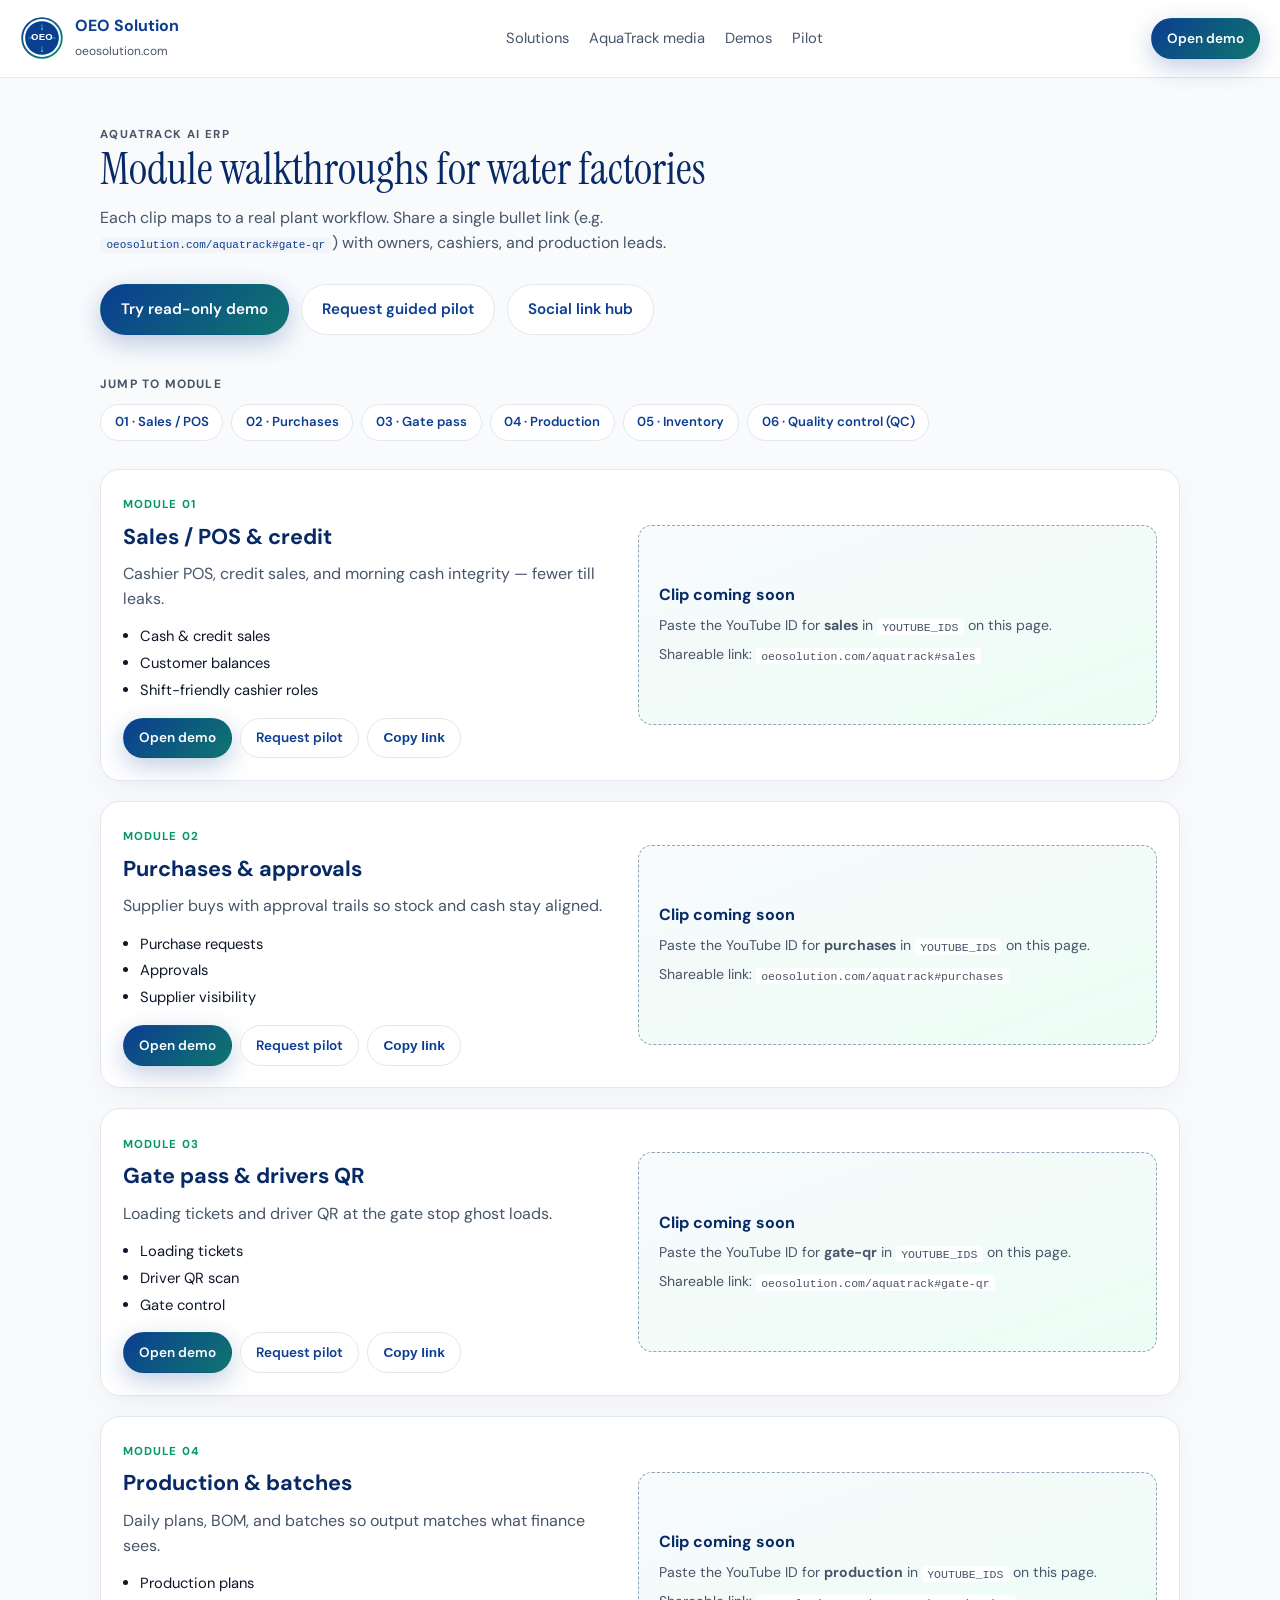
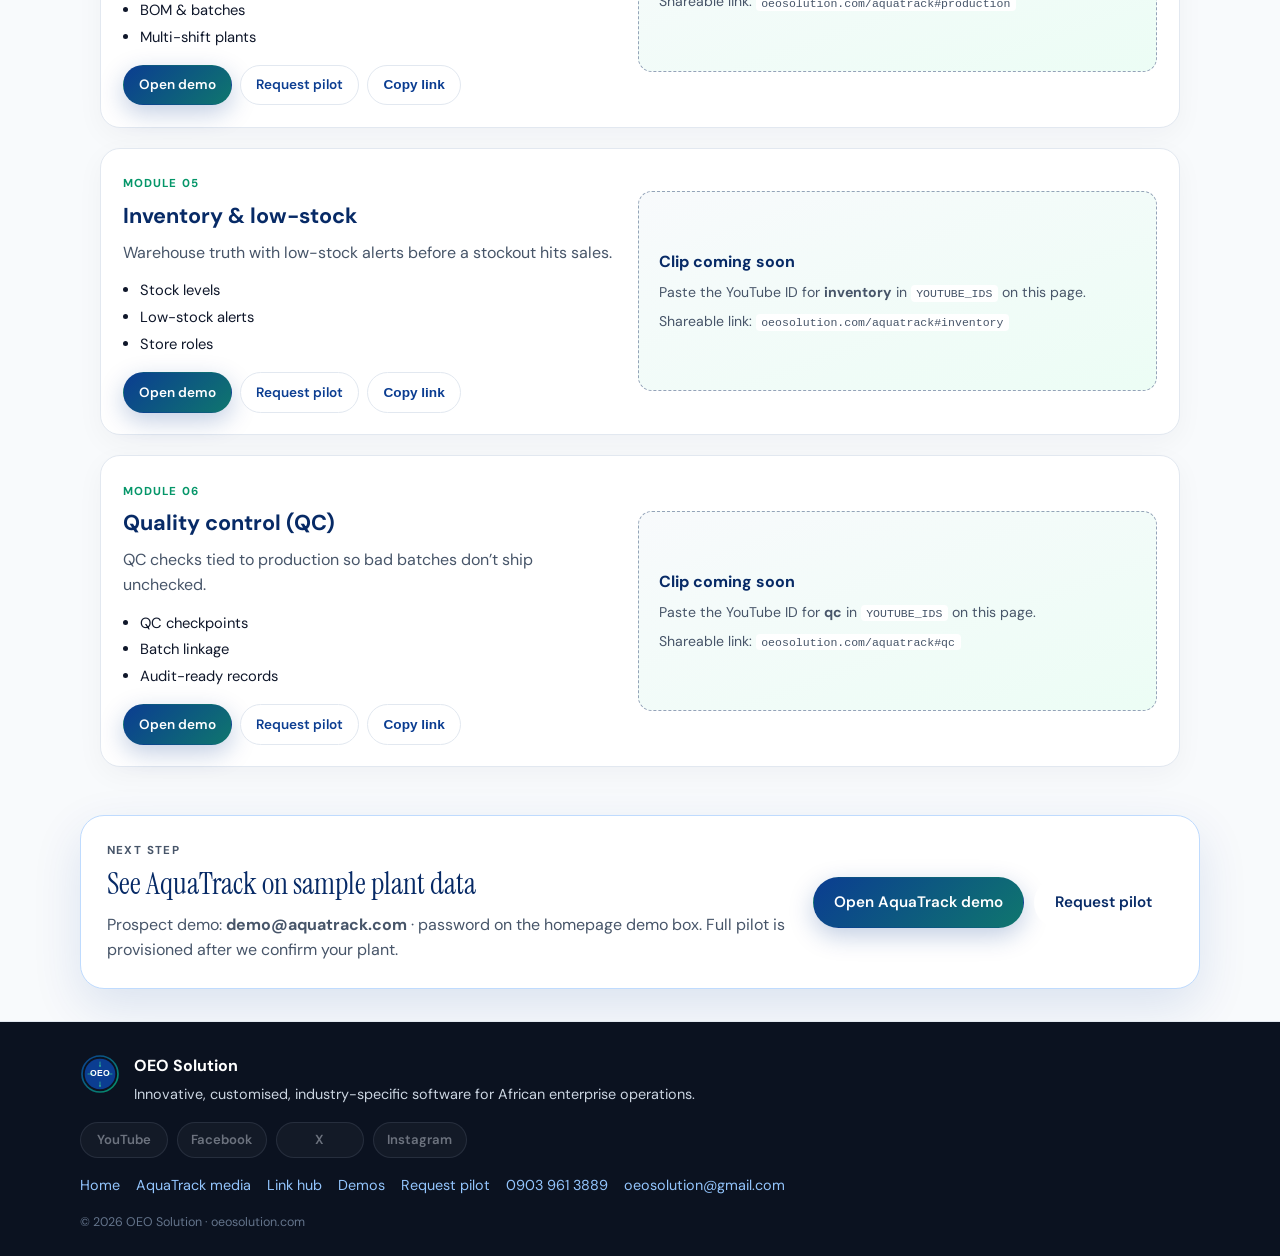
==== aquatrack/index.html @ 30a3693a "Add AquaTrack media page, link-in-bio hub, and social footer. Six module anchors with YouTube embed " ====
<!DOCTYPE html>
<html lang="en">
<head>
  <meta charset="UTF-8" />
  <meta name="viewport" content="width=device-width, initial-scale=1" />
  <title>AquaTrack AI ERP — Module walkthroughs | OEO Solution</title>
  <meta name="description" content="Short AquaTrack walkthroughs for water factories: sales, purchases, gate QR, production, inventory, and QC. Demo and pilot with OEO Solution." />
  <link rel="canonical" href="https://oeosolution.com/aquatrack" />
  <link rel="icon" href="../assets/logo-oeo.svg" type="image/svg+xml" />
  <link rel="preconnect" href="https://fonts.googleapis.com" />
  <link rel="preconnect" href="https://fonts.gstatic.com" crossorigin />
  <link href="https://fonts.googleapis.com/css2?family=DM+Sans:ital,opsz,wght@0,9..40,400;0,9..40,500;0,9..40,600;0,9..40,700;1,9..40,400&family=Instrument+Serif:ital@0;1&display=swap" rel="stylesheet" />
  <link rel="stylesheet" href="../styles.css" />
</head>
<body>
  <header class="site-header">
    <a class="brand" href="../" aria-label="OEO Solution home">
      <img src="../assets/logo-oeo.svg" alt="OEO logo" width="44" height="44" />
      <span>
        <strong>OEO Solution</strong>
        <small>oeosolution.com</small>
      </span>
    </a>
    <nav class="nav">
      <a href="../#solutions">Solutions</a>
      <a href="./">AquaTrack media</a>
      <a href="../#demo-access">Demos</a>
      <a href="../#pilot-form">Pilot</a>
    </nav>
    <a class="btn btn-primary btn-sm" href="https://aquatrack.oeosolution.com/login" target="_blank" rel="noopener">Open demo</a>
  </header>

  <main>
    <section class="page-hero section">
      <div class="section-head">
        <p class="eyebrow">AquaTrack AI ERP</p>
        <h1 class="page-title">Module walkthroughs for water factories</h1>
        <p>
          Each clip maps to a real plant workflow. Share a single bullet link
          (e.g. <code class="inline-code">oeosolution.com/aquatrack#gate-qr</code>)
          with owners, cashiers, and production leads.
        </p>
      </div>
      <div class="hero-cta">
        <a class="btn btn-primary" href="https://aquatrack.oeosolution.com/login" target="_blank" rel="noopener">Try read-only demo</a>
        <a class="btn btn-ghost" href="../#pilot-form">Request guided pilot</a>
        <a class="btn btn-ghost" href="../links/">Social link hub</a>
      </div>
    </section>

    <section class="section module-jump" aria-label="Jump to module">
      <p class="jump-label">Jump to module</p>
      <div class="jump-chips" id="jumpChips">
        <!-- filled by script -->
      </div>
    </section>

    <section class="section modules" id="modules">
      <!-- Module cards rendered from CONFIG so YouTube IDs are easy to paste -->
    </section>

    <section class="cta-band">
      <div>
        <p class="eyebrow">Next step</p>
        <h2>See AquaTrack on sample plant data</h2>
        <p>
          Prospect demo: <strong>demo@aquatrack.com</strong> · password on the homepage demo box.
          Full pilot is provisioned after we confirm your plant.
        </p>
      </div>
      <div class="cta-actions">
        <a class="btn btn-primary" href="https://aquatrack.oeosolution.com/login" target="_blank" rel="noopener">Open AquaTrack demo</a>
        <a class="btn btn-light" href="../#pilot-form">Request pilot</a>
      </div>
    </section>
  </main>

  <footer id="contact" class="site-footer">
    <div class="footer-brand">
      <img src="../assets/logo-oeo.svg" alt="" width="40" height="40" />
      <div>
        <strong>OEO Solution</strong>
        <p>Innovative, customised, industry-specific software for African enterprise operations.</p>
      </div>
    </div>
    <div class="social-row" aria-label="OEO on social media">
      <a class="social-btn" data-social="youtube" href="#" target="_blank" rel="noopener">YouTube</a>
      <a class="social-btn" data-social="facebook" href="#" target="_blank" rel="noopener">Facebook</a>
      <a class="social-btn" data-social="x" href="#" target="_blank" rel="noopener">X</a>
      <a class="social-btn" data-social="instagram" href="#" target="_blank" rel="noopener">Instagram</a>
    </div>
    <div class="footer-links">
      <a href="../">Home</a>
      <a href="./">AquaTrack media</a>
      <a href="../links/">Link hub</a>
      <a href="../#demo-access">Demos</a>
      <a href="../#pilot-form">Request pilot</a>
      <a href="tel:+2349039613889">0903 961 3889</a>
      <a href="mailto:oeosolution@gmail.com">oeosolution@gmail.com</a>
    </div>
    <p class="fine">© <span id="y"></span> OEO Solution · oeosolution.com</p>
  </footer>

  <script src="../js/social-config.js"></script>
  <script>
    /**
     * PASTE YOUTUBE VIDEO IDs HERE (not full URLs).
     * From https://www.youtube.com/watch?v=XXXXXXXX → use XXXXXXXX
     * Leave blank until the clip is uploaded — a placeholder shows instead.
     */
    var YOUTUBE_IDS = {
      sales: '',
      purchases: '',
      'gate-qr': '',
      production: '',
      inventory: '',
      qc: ''
    };

    var MODULES = [
      {
        id: 'sales',
        num: '01',
        title: 'Sales / POS & credit',
        benefit: 'Cashier POS, credit sales, and morning cash integrity — fewer till leaks.',
        bullets: ['Cash & credit sales', 'Customer balances', 'Shift-friendly cashier roles']
      },
      {
        id: 'purchases',
        num: '02',
        title: 'Purchases & approvals',
        benefit: 'Supplier buys with approval trails so stock and cash stay aligned.',
        bullets: ['Purchase requests', 'Approvals', 'Supplier visibility']
      },
      {
        id: 'gate-qr',
        num: '03',
        title: 'Gate pass & drivers QR',
        benefit: 'Loading tickets and driver QR at the gate stop ghost loads.',
        bullets: ['Loading tickets', 'Driver QR scan', 'Gate control']
      },
      {
        id: 'production',
        num: '04',
        title: 'Production & batches',
        benefit: 'Daily plans, BOM, and batches so output matches what finance sees.',
        bullets: ['Production plans', 'BOM & batches', 'Multi-shift plants']
      },
      {
        id: 'inventory',
        num: '05',
        title: 'Inventory & low-stock',
        benefit: 'Warehouse truth with low-stock alerts before a stockout hits sales.',
        bullets: ['Stock levels', 'Low-stock alerts', 'Store roles']
      },
      {
        id: 'qc',
        num: '06',
        title: 'Quality control (QC)',
        benefit: 'QC checks tied to production so bad batches don’t ship unchecked.',
        bullets: ['QC checkpoints', 'Batch linkage', 'Audit-ready records']
      }
    ];

    function youtubeEmbed(id) {
      if (!id || !String(id).trim()) return null;
      var clean = String(id).trim();
      // Allow pasting full watch URLs by accident
      var m = clean.match(/(?:v=|youtu\.be\/|embed\/)([A-Za-z0-9_-]{6,})/);
      if (m) clean = m[1];
      return 'https://www.youtube.com/embed/' + encodeURIComponent(clean) + '?rel=0';
    }

    function renderModules() {
      var root = document.getElementById('modules');
      var chips = document.getElementById('jumpChips');
      if (!root || !chips) return;

      chips.innerHTML = MODULES.map(function (m) {
        return '<a class="jump-chip" href="#' + m.id + '">' + m.num + ' · ' + m.title.split('&')[0].trim() + '</a>';
      }).join('');

      root.innerHTML = MODULES.map(function (m) {
        var yt = youtubeEmbed(YOUTUBE_IDS[m.id]);
        var media = yt
          ? '<div class="video-frame"><iframe src="' + yt + '" title="' + m.title + '" allow="accelerometer; autoplay; clipboard-write; encrypted-media; gyroscope; picture-in-picture; web-share" allowfullscreen loading="lazy"></iframe></div>'
          : '<div class="video-placeholder">' +
              '<p class="video-placeholder-title">Clip coming soon</p>' +
              '<p class="video-placeholder-hint">Paste the YouTube ID for <strong>' + m.id + '</strong> in <code>YOUTUBE_IDS</code> on this page.</p>' +
              '<p class="video-placeholder-share">Shareable link: <code>oeosolution.com/aquatrack#' + m.id + '</code></p>' +
            '</div>';

        var list = m.bullets.map(function (b) { return '<li>' + b + '</li>'; }).join('');

        return (
          '<article class="module-card" id="' + m.id + '">' +
            '<div class="module-copy">' +
              '<span class="module-num">Module ' + m.num + '</span>' +
              '<h2>' + m.title + '</h2>' +
              '<p class="module-benefit">' + m.benefit + '</p>' +
              '<ul>' + list + '</ul>' +
              '<div class="module-actions">' +
                '<a class="btn btn-primary btn-sm" href="https://aquatrack.oeosolution.com/login" target="_blank" rel="noopener">Open demo</a>' +
                '<a class="btn btn-ghost btn-sm" href="../#pilot-form">Request pilot</a>' +
                '<button type="button" class="btn btn-ghost btn-sm copy-link" data-hash="' + m.id + '">Copy link</button>' +
              '</div>' +
            '</div>' +
            '<div class="module-media">' + media + '</div>' +
          '</article>'
        );
      }).join('');

      root.querySelectorAll('.copy-link').forEach(function (btn) {
        btn.addEventListener('click', function () {
          var hash = btn.getAttribute('data-hash');
          var url = window.location.origin + window.location.pathname.replace(/\/?$/, '/') + '#' + hash;
          // Prefer clean production host if opened on file://
          if (!window.location.protocol.startsWith('http')) {
            url = 'https://oeosolution.com/aquatrack#' + hash;
          } else if (window.location.hostname.includes('onrender.com') || window.location.hostname.includes('github.io')) {
            url = window.location.origin + '/aquatrack/#' + hash;
          }
          navigator.clipboard.writeText(url).then(function () {
            btn.textContent = 'Copied!';
            setTimeout(function () { btn.textContent = 'Copy link'; }, 1600);
          }).catch(function () {
            prompt('Copy this link:', url);
          });
        });
      });
    }

    document.getElementById('y').textContent = new Date().getFullYear();
    if (window.OEO_SOCIAL && typeof window.OEO_SOCIAL.apply === 'function') {
      window.OEO_SOCIAL.apply();
    }
    renderModules();

    // Highlight jump target briefly when hash changes
    function flashTarget() {
      var id = (location.hash || '').replace('#', '');
      if (!id) return;
      var el = document.getElementById(id);
      if (el) {
        el.classList.add('module-flash');
        setTimeout(function () { el.classList.remove('module-flash'); }, 1200);
      }
    }
    window.addEventListener('hashchange', flashTarget);
    flashTarget();
  </script>
</body>
</html>
---- styles.css ----
:root {
  --navy: #0b3d91;
  --navy-deep: #072a66;
  --emerald: #059669;
  --emerald-soft: #d1fae5;
  --ink: #0f172a;
  --muted: #475569;
  --line: #e2e8f0;
  --bg: #f8fafc;
  --white: #ffffff;
  --shadow: 0 18px 50px rgba(11, 61, 145, 0.12);
  --radius: 18px;
  --max: 1120px;
}

* { box-sizing: border-box; }
html { scroll-behavior: smooth; }
body {
  margin: 0;
  font-family: "DM Sans", system-ui, sans-serif;
  color: var(--ink);
  background: var(--bg);
  line-height: 1.55;
}
a { color: inherit; }
img { max-width: 100%; display: block; }

.site-header {
  position: sticky;
  top: 0;
  z-index: 40;
  display: flex;
  align-items: center;
  justify-content: space-between;
  gap: 1rem;
  padding: 0.85rem 1.25rem;
  background: rgba(255,255,255,0.92);
  backdrop-filter: blur(12px);
  border-bottom: 1px solid var(--line);
}
.brand {
  display: flex;
  align-items: center;
  gap: 0.7rem;
  text-decoration: none;
}
.brand strong { display: block; font-size: 1rem; color: var(--navy); }
.brand small { color: var(--muted); font-size: 0.75rem; }
.nav {
  display: none;
  gap: 1.25rem;
  font-size: 0.92rem;
  color: var(--muted);
}
.nav a { text-decoration: none; }
.nav a:hover { color: var(--navy); }

.btn {
  display: inline-flex;
  align-items: center;
  justify-content: center;
  gap: 0.4rem;
  border-radius: 999px;
  padding: 0.8rem 1.25rem;
  font-weight: 600;
  font-size: 0.95rem;
  text-decoration: none;
  border: 1px solid transparent;
  transition: 0.15s ease;
  cursor: pointer;
}
.btn-sm { padding: 0.55rem 0.95rem; font-size: 0.85rem; }
.btn-primary {
  background: linear-gradient(135deg, var(--navy), #0f766e);
  color: white;
  box-shadow: 0 8px 24px rgba(11, 61, 145, 0.25);
}
.btn-primary:hover { transform: translateY(-1px); }
.btn-ghost {
  background: white;
  border-color: var(--line);
  color: var(--navy);
}
.btn-light {
  background: white;
  color: var(--navy-deep);
}

.hero {
  max-width: var(--max);
  margin: 0 auto;
  padding: 2.5rem 1.25rem 1rem;
  display: grid;
  gap: 1.75rem;
}
.eyebrow {
  text-transform: uppercase;
  letter-spacing: 0.12em;
  font-size: 0.72rem;
  font-weight: 700;
  color: var(--emerald);
  margin: 0 0 0.75rem;
}
.hero h1 {
  font-family: "Instrument Serif", Georgia, serif;
  font-weight: 400;
  font-size: clamp(2.2rem, 5vw, 3.5rem);
  line-height: 1.12;
  margin: 0 0 1rem;
  color: var(--navy-deep);
}
.hero h1 em {
  font-style: italic;
  color: var(--emerald);
  display: block;
}
.lead {
  font-size: 1.05rem;
  color: var(--muted);
  max-width: 38rem;
  margin: 0 0 1.4rem;
}
.hero-cta { display: flex; flex-wrap: wrap; gap: 0.75rem; margin-bottom: 1.5rem; }
.hero-stats {
  list-style: none;
  display: grid;
  grid-template-columns: repeat(3, minmax(0, 1fr));
  gap: 0.75rem;
  padding: 0;
  margin: 0;
}
.hero-stats li {
  background: white;
  border: 1px solid var(--line);
  border-radius: 14px;
  padding: 0.85rem;
}
.hero-stats strong { display: block; color: var(--navy); font-size: 0.95rem; }
.hero-stats span { color: var(--muted); font-size: 0.8rem; }

.hero-card {
  background: white;
  border-radius: calc(var(--radius) + 4px);
  padding: 1.4rem;
  box-shadow: var(--shadow);
  border: 1px solid #dbeafe;
  position: relative;
  overflow: hidden;
}
.hero-card::before {
  content: "";
  position: absolute;
  inset: 0 auto auto 0;
  width: 100%;
  height: 5px;
  background: linear-gradient(90deg, var(--navy), var(--emerald));
}
.hero-logo {
  width: 88px;
  height: 88px;
  object-fit: cover;
  border-radius: 20px;
  margin-bottom: 0.85rem;
  border: 1px solid var(--line);
}
.hero-badge {
  display: inline-block;
  background: var(--navy);
  color: white;
  font-weight: 800;
  letter-spacing: 0.14em;
  font-size: 0.75rem;
  padding: 0.35rem 0.65rem;
  border-radius: 999px;
  margin-bottom: 0.75rem;
}
.hero-card h2 { margin: 0 0 0.5rem; font-size: 1.35rem; color: var(--navy-deep); }
.hero-card p { color: var(--muted); margin: 0 0 1rem; }
.pill-row { display: flex; flex-wrap: wrap; gap: 0.45rem; }
.pill {
  background: var(--emerald-soft);
  color: #065f46;
  font-size: 0.75rem;
  font-weight: 600;
  padding: 0.35rem 0.65rem;
  border-radius: 999px;
}

.section {
  max-width: var(--max);
  margin: 0 auto;
  padding: 3rem 1.25rem;
}
.section-head { max-width: 40rem; margin-bottom: 1.75rem; }
.section-head h2 {
  font-family: "Instrument Serif", Georgia, serif;
  font-weight: 400;
  font-size: clamp(1.8rem, 3.5vw, 2.5rem);
  margin: 0 0 0.6rem;
  color: var(--navy-deep);
}
.section-head p { color: var(--muted); margin: 0; }
.section-head.light h2,
.section-head.light .eyebrow { color: white; }
.section-head.light p { color: #cbd5e1; }

.cards {
  display: grid;
  gap: 1rem;
}
.card {
  background: white;
  border: 1px solid var(--line);
  border-radius: var(--radius);
  padding: 1.35rem;
}
.card.featured {
  border-color: #93c5fd;
  box-shadow: var(--shadow);
  background: linear-gradient(180deg, #ffffff 0%, #f0f9ff 100%);
}
.card-tag {
  display: inline-block;
  font-size: 0.7rem;
  font-weight: 700;
  letter-spacing: 0.08em;
  text-transform: uppercase;
  color: white;
  background: var(--emerald);
  padding: 0.3rem 0.55rem;
  border-radius: 999px;
  margin-bottom: 0.75rem;
}
.card-tag.alt { background: var(--navy); }
.card h3 { margin: 0 0 0.25rem; color: var(--navy-deep); font-size: 1.25rem; }
.card-sub { color: var(--emerald); font-weight: 600; font-size: 0.9rem; margin: 0 0 0.75rem; }
.card p { color: var(--muted); margin: 0 0 0.85rem; }
.card ul {
  margin: 0 0 1.1rem;
  padding-left: 1.1rem;
  color: var(--ink);
  font-size: 0.92rem;
}
.card li { margin-bottom: 0.3rem; }
.media-bullets {
  list-style: none !important;
  padding-left: 0 !important;
  display: grid;
  gap: 0.35rem;
  margin-bottom: 1rem !important;
}
.media-bullets a {
  display: block;
  text-decoration: none;
  color: var(--navy);
  font-weight: 600;
  font-size: 0.9rem;
  padding: 0.4rem 0.65rem;
  border-radius: 10px;
  background: rgba(11, 61, 145, 0.05);
  border: 1px solid transparent;
}
.media-bullets a:hover {
  border-color: #93c5fd;
  background: #eff6ff;
}

.band {
  max-width: none;
  background: linear-gradient(145deg, var(--navy-deep), #0f766e 70%, #047857);
  color: white;
  padding: 3.25rem 1.25rem;
}
.band .section-head,
.band .grid-3 {
  max-width: var(--max);
  margin-left: auto;
  margin-right: auto;
}
.grid-3 {
  display: grid;
  gap: 1rem;
}
.grid-3 h3 { margin: 0 0 0.4rem; font-size: 1.05rem; }
.grid-3 p { margin: 0; color: #dbeafe; font-size: 0.95rem; }
.grid-3 > div {
  background: rgba(255,255,255,0.08);
  border: 1px solid rgba(255,255,255,0.12);
  border-radius: 16px;
  padding: 1.1rem;
}

.industry-row {
  display: grid;
  gap: 1rem;
}
.industry {
  background: white;
  border-radius: var(--radius);
  border: 1px solid var(--line);
  padding: 1.2rem;
}
.industry h3 { margin: 0 0 0.4rem; color: var(--navy); }
.industry p { margin: 0; color: var(--muted); }

.pilot-grid {
  display: grid;
  gap: 1.25rem;
}
.pilot-form {
  background: white;
  border: 1px solid #bfdbfe;
  border-radius: 20px;
  padding: 1.35rem;
  box-shadow: var(--shadow);
  display: grid;
  gap: 0.85rem;
}
.pilot-form label {
  display: grid;
  gap: 0.35rem;
  font-size: 0.88rem;
  font-weight: 600;
  color: var(--navy-deep);
}
.pilot-form label span { color: #dc2626; }
.pilot-form input,
.pilot-form select,
.pilot-form textarea {
  font: inherit;
  font-weight: 400;
  color: var(--ink);
  border: 1px solid var(--line);
  border-radius: 12px;
  padding: 0.7rem 0.85rem;
  background: #fff;
}
.pilot-form input:focus,
.pilot-form select:focus,
.pilot-form textarea:focus {
  outline: 2px solid #93c5fd;
  border-color: #3b82f6;
}
.contact-card {
  background: linear-gradient(160deg, #0b3d91, #0f766e);
  color: #e2e8f0;
  border-radius: 20px;
  padding: 1.4rem;
}
.contact-card h3 { margin: 0 0 0.5rem; color: #fff; }
.contact-card a { color: #a7f3d0; }
.contact-lead { color: #cbd5e1; font-size: 0.92rem; }
.contact-card .btn-ghost {
  margin-top: 0.5rem;
  background: rgba(255,255,255,0.12);
  border-color: rgba(255,255,255,0.25);
  color: #fff;
}
.contact-card .demo-note { color: #bfdbfe !important; }
.form-status {
  margin: 0;
  font-size: 0.88rem;
  padding: 0.65rem 0.75rem;
  border-radius: 10px;
}
.form-status.ok { background: #ecfdf5; color: #065f46; }
.form-status.err { background: #fef2f2; color: #991b1b; }
@media (min-width: 800px) {
  .pilot-grid { grid-template-columns: 1.25fr 0.9fr; align-items: start; }
}

.demo-pair {
  display: grid;
  gap: 1.25rem;
}
@media (min-width: 900px) {
  .demo-pair { grid-template-columns: 1fr 1fr; }
}
.demo-box {
  display: grid;
  gap: 1rem;
  background: white;
  border: 1px solid #bbf7d0;
  border-radius: 20px;
  padding: 1.4rem;
  box-shadow: var(--shadow);
  align-content: start;
}
.demo-box.recon {
  border-color: #bfdbfe;
  background: linear-gradient(180deg, #ffffff 0%, #f0f9ff 100%);
}
.demo-box h3 {
  margin: 0.35rem 0 0.25rem;
  color: var(--navy-deep);
  font-size: 1.15rem;
}
.demo-creds p { margin: 0 0 0.85rem; color: var(--ink); }
.demo-creds code {
  display: inline-block;
  margin-top: 0.25rem;
  padding: 0.35rem 0.55rem;
  background: #f1f5f9;
  border-radius: 8px;
  font-size: 0.95rem;
}
.demo-note {
  color: var(--muted) !important;
  font-size: 0.9rem !important;
}
.demo-actions { display: flex; flex-wrap: wrap; gap: 0.65rem; align-items: center; }
.fine-inline {
  width: 100%;
  margin: 0.5rem 0 0;
  font-size: 0.85rem;
  color: var(--muted);
}
@media (min-width: 800px) {
  .demo-box { grid-template-columns: 1.2fr 1fr; align-items: center; }
}

.cta-band {
  max-width: var(--max);
  margin: 0 auto 2rem;
  padding: 1.6rem;
  border-radius: 24px;
  background: white;
  border: 1px solid #bfdbfe;
  box-shadow: var(--shadow);
  display: grid;
  gap: 1rem;
}
.cta-band h2 {
  font-family: "Instrument Serif", Georgia, serif;
  font-weight: 400;
  font-size: 1.9rem;
  margin: 0 0 0.4rem;
  color: var(--navy-deep);
}
.cta-band p { margin: 0; color: var(--muted); }
.cta-actions { display: flex; flex-wrap: wrap; gap: 0.65rem; }

.site-footer {
  border-top: 1px solid var(--line);
  background: #0b1220;
  color: #cbd5e1;
  padding: 2rem 1.25rem 1.5rem;
}
.footer-brand {
  display: flex;
  gap: 0.85rem;
  align-items: flex-start;
  max-width: var(--max);
  margin: 0 auto 1rem;
}
.footer-brand strong { color: white; display: block; margin-bottom: 0.25rem; }
.footer-brand p { margin: 0; font-size: 0.9rem; }
.footer-links {
  max-width: var(--max);
  margin: 0 auto 1rem;
  display: flex;
  flex-wrap: wrap;
  gap: 1rem;
}
.footer-links a { color: #93c5fd; text-decoration: none; font-size: 0.9rem; }
.fine {
  max-width: var(--max);
  margin: 0 auto;
  font-size: 0.78rem;
  color: #64748b;
}

@media (min-width: 800px) {
  .nav { display: flex; }
  .hero {
    grid-template-columns: 1.15fr 0.85fr;
    align-items: center;
    padding-top: 3.5rem;
  }
  .cards { grid-template-columns: repeat(3, minmax(0, 1fr)); }
  .grid-3 { grid-template-columns: repeat(3, minmax(0, 1fr)); }
  .industry-row { grid-template-columns: repeat(3, minmax(0, 1fr)); }
  .cta-band {
    grid-template-columns: 1.4fr auto;
    align-items: center;
  }
}

@media (max-width: 799px) {
  .site-header .btn-sm { display: none; }
  .hero-stats { grid-template-columns: 1fr; }
}

/* —— AquaTrack media page —— */
.page-hero { padding-bottom: 0.5rem; }
.page-title {
  font-family: "Instrument Serif", Georgia, serif;
  font-weight: 400;
  font-size: clamp(2rem, 4vw, 2.75rem);
  line-height: 1.15;
  margin: 0 0 0.75rem;
  color: var(--navy-deep);
}
.inline-code {
  font-size: 0.85em;
  background: #f1f5f9;
  padding: 0.15rem 0.4rem;
  border-radius: 6px;
  color: var(--navy);
}
.module-jump { padding-top: 0.5rem; padding-bottom: 0.5rem; }
.jump-label {
  margin: 0 0 0.65rem;
  font-size: 0.75rem;
  font-weight: 700;
  letter-spacing: 0.1em;
  text-transform: uppercase;
  color: var(--muted);
}
.jump-chips {
  display: flex;
  flex-wrap: wrap;
  gap: 0.5rem;
}
.jump-chip {
  text-decoration: none;
  font-size: 0.82rem;
  font-weight: 600;
  color: var(--navy);
  background: white;
  border: 1px solid var(--line);
  border-radius: 999px;
  padding: 0.45rem 0.85rem;
  transition: 0.15s ease;
}
.jump-chip:hover {
  border-color: #93c5fd;
  background: #eff6ff;
}
.modules { display: grid; gap: 1.25rem; padding-top: 1.25rem; }
.module-card {
  display: grid;
  gap: 1.25rem;
  background: white;
  border: 1px solid var(--line);
  border-radius: calc(var(--radius) + 2px);
  padding: 1.35rem;
  scroll-margin-top: 5.5rem;
  box-shadow: 0 8px 28px rgba(15, 23, 42, 0.04);
  transition: box-shadow 0.2s ease, border-color 0.2s ease;
}
.module-card.module-flash {
  border-color: #34d399;
  box-shadow: 0 0 0 3px rgba(16, 185, 129, 0.25);
}
.module-num {
  display: inline-block;
  font-size: 0.72rem;
  font-weight: 700;
  letter-spacing: 0.1em;
  text-transform: uppercase;
  color: var(--emerald);
  margin-bottom: 0.4rem;
}
.module-copy h2 {
  margin: 0 0 0.5rem;
  font-size: 1.35rem;
  color: var(--navy-deep);
}
.module-benefit {
  margin: 0 0 0.85rem;
  color: var(--muted);
}
.module-copy ul {
  margin: 0 0 1rem;
  padding-left: 1.1rem;
  color: var(--ink);
  font-size: 0.92rem;
}
.module-copy li { margin-bottom: 0.25rem; }
.module-actions {
  display: flex;
  flex-wrap: wrap;
  gap: 0.5rem;
}
.module-media { min-width: 0; }
.video-frame {
  position: relative;
  width: 100%;
  padding-top: 56.25%;
  border-radius: 14px;
  overflow: hidden;
  background: #0f172a;
  border: 1px solid var(--line);
}
.video-frame iframe {
  position: absolute;
  inset: 0;
  width: 100%;
  height: 100%;
  border: 0;
}
.video-placeholder {
  border-radius: 14px;
  border: 1px dashed #94a3b8;
  background: linear-gradient(160deg, #f8fafc, #ecfdf5);
  padding: 1.5rem 1.25rem;
  min-height: 200px;
  display: grid;
  align-content: center;
  gap: 0.45rem;
}
.video-placeholder-title {
  margin: 0;
  font-weight: 700;
  color: var(--navy-deep);
}
.video-placeholder-hint,
.video-placeholder-share {
  margin: 0;
  font-size: 0.88rem;
  color: var(--muted);
}
.video-placeholder code {
  font-size: 0.82em;
  background: white;
  padding: 0.1rem 0.35rem;
  border-radius: 4px;
}
@media (min-width: 900px) {
  .module-card {
    grid-template-columns: 1fr 1.05fr;
    align-items: center;
  }
}

/* —— Social buttons —— */
.social-row {
  max-width: var(--max);
  margin: 0 auto 1rem;
  display: flex;
  flex-wrap: wrap;
  gap: 0.55rem;
}
.social-row-center { justify-content: center; }
.social-btn {
  display: inline-flex;
  align-items: center;
  justify-content: center;
  min-width: 5.5rem;
  padding: 0.45rem 0.85rem;
  border-radius: 999px;
  font-size: 0.82rem;
  font-weight: 600;
  text-decoration: none;
  color: #e2e8f0;
  background: rgba(255, 255, 255, 0.08);
  border: 1px solid rgba(148, 163, 184, 0.35);
  transition: 0.15s ease;
}
.social-btn:hover:not(.is-disabled) {
  background: rgba(255, 255, 255, 0.14);
  border-color: #93c5fd;
  color: #fff;
}
.social-btn.is-disabled {
  opacity: 0.45;
  cursor: not-allowed;
}
.site-footer .social-btn { color: #e2e8f0; }

/* —— Link-in-bio page —— */
.links-body {
  min-height: 100vh;
  background:
    radial-gradient(ellipse 80% 50% at 50% -10%, rgba(16, 185, 129, 0.18), transparent),
    linear-gradient(180deg, #0b1220 0%, #0f172a 40%, #0b3d91 140%);
  color: #e2e8f0;
}
.links-shell {
  max-width: 420px;
  margin: 0 auto;
  padding: 2rem 1.15rem 2.5rem;
}
.links-header {
  text-align: center;
  margin-bottom: 1.5rem;
}
.links-logo {
  width: 72px;
  height: 72px;
  object-fit: cover;
  border-radius: 20px;
  margin: 0 auto 0.85rem;
  border: 2px solid rgba(255, 255, 255, 0.2);
}
.links-header h1 {
  margin: 0 0 0.4rem;
  font-size: 1.45rem;
  color: #fff;
}
.links-header p {
  margin: 0 auto;
  max-width: 22rem;
  font-size: 0.92rem;
  color: #94a3b8;
}
.links-handle {
  margin-top: 0.55rem !important;
  color: #6ee7b7 !important;
  font-weight: 600;
  font-size: 0.85rem !important;
}
.links-stack {
  display: grid;
  gap: 0.7rem;
  margin-bottom: 1.5rem;
}
.link-card {
  display: grid;
  gap: 0.2rem;
  text-decoration: none;
  color: inherit;
  background: rgba(255, 255, 255, 0.07);
  border: 1px solid rgba(148, 163, 184, 0.25);
  border-radius: 16px;
  padding: 0.95rem 1.05rem;
  transition: 0.15s ease;
}
.link-card:hover {
  background: rgba(255, 255, 255, 0.12);
  border-color: rgba(110, 231, 183, 0.45);
  transform: translateY(-1px);
}
.link-card.primary {
  background: linear-gradient(135deg, rgba(11, 61, 145, 0.65), rgba(5, 150, 105, 0.55));
  border-color: rgba(167, 243, 208, 0.35);
}
.link-kicker {
  font-size: 0.68rem;
  font-weight: 700;
  letter-spacing: 0.1em;
  text-transform: uppercase;
  color: #6ee7b7;
}
.link-card strong {
  color: #fff;
  font-size: 1rem;
}
.link-card span:last-child {
  font-size: 0.82rem;
  color: #94a3b8;
}
.links-modules {
  margin-bottom: 1.5rem;
}
.links-modules h2 {
  margin: 0 0 0.65rem;
  font-size: 0.8rem;
  font-weight: 700;
  letter-spacing: 0.1em;
  text-transform: uppercase;
  color: #94a3b8;
  text-align: center;
}
.links-module-grid {
  display: grid;
  grid-template-columns: repeat(2, minmax(0, 1fr));
  gap: 0.5rem;
}
.links-module-grid a {
  text-align: center;
  text-decoration: none;
  font-size: 0.85rem;
  font-weight: 600;
  color: #e2e8f0;
  background: rgba(255, 255, 255, 0.06);
  border: 1px solid rgba(148, 163, 184, 0.2);
  border-radius: 12px;
  padding: 0.65rem 0.4rem;
}
.links-module-grid a:hover {
  border-color: #6ee7b7;
  color: #fff;
}
.links-social {
  text-align: center;
  margin-bottom: 1.25rem;
}
.links-social-label {
  margin: 0 0 0.65rem;
  font-size: 0.75rem;
  font-weight: 700;
  letter-spacing: 0.1em;
  text-transform: uppercase;
  color: #94a3b8;
}
.links-note {
  margin: 0.75rem 0 0;
  font-size: 0.75rem;
  color: #64748b;
}
.links-note code {
  color: #94a3b8;
  font-size: 0.9em;
}
.links-foot {
  text-align: center;
  font-size: 0.8rem;
  color: #64748b;
  margin: 0;
}
.links-foot a {
  color: #93c5fd;
  text-decoration: none;
}

.card-actions {
  display: flex;
  flex-wrap: wrap;
  gap: 0.55rem;
  align-items: center;
}
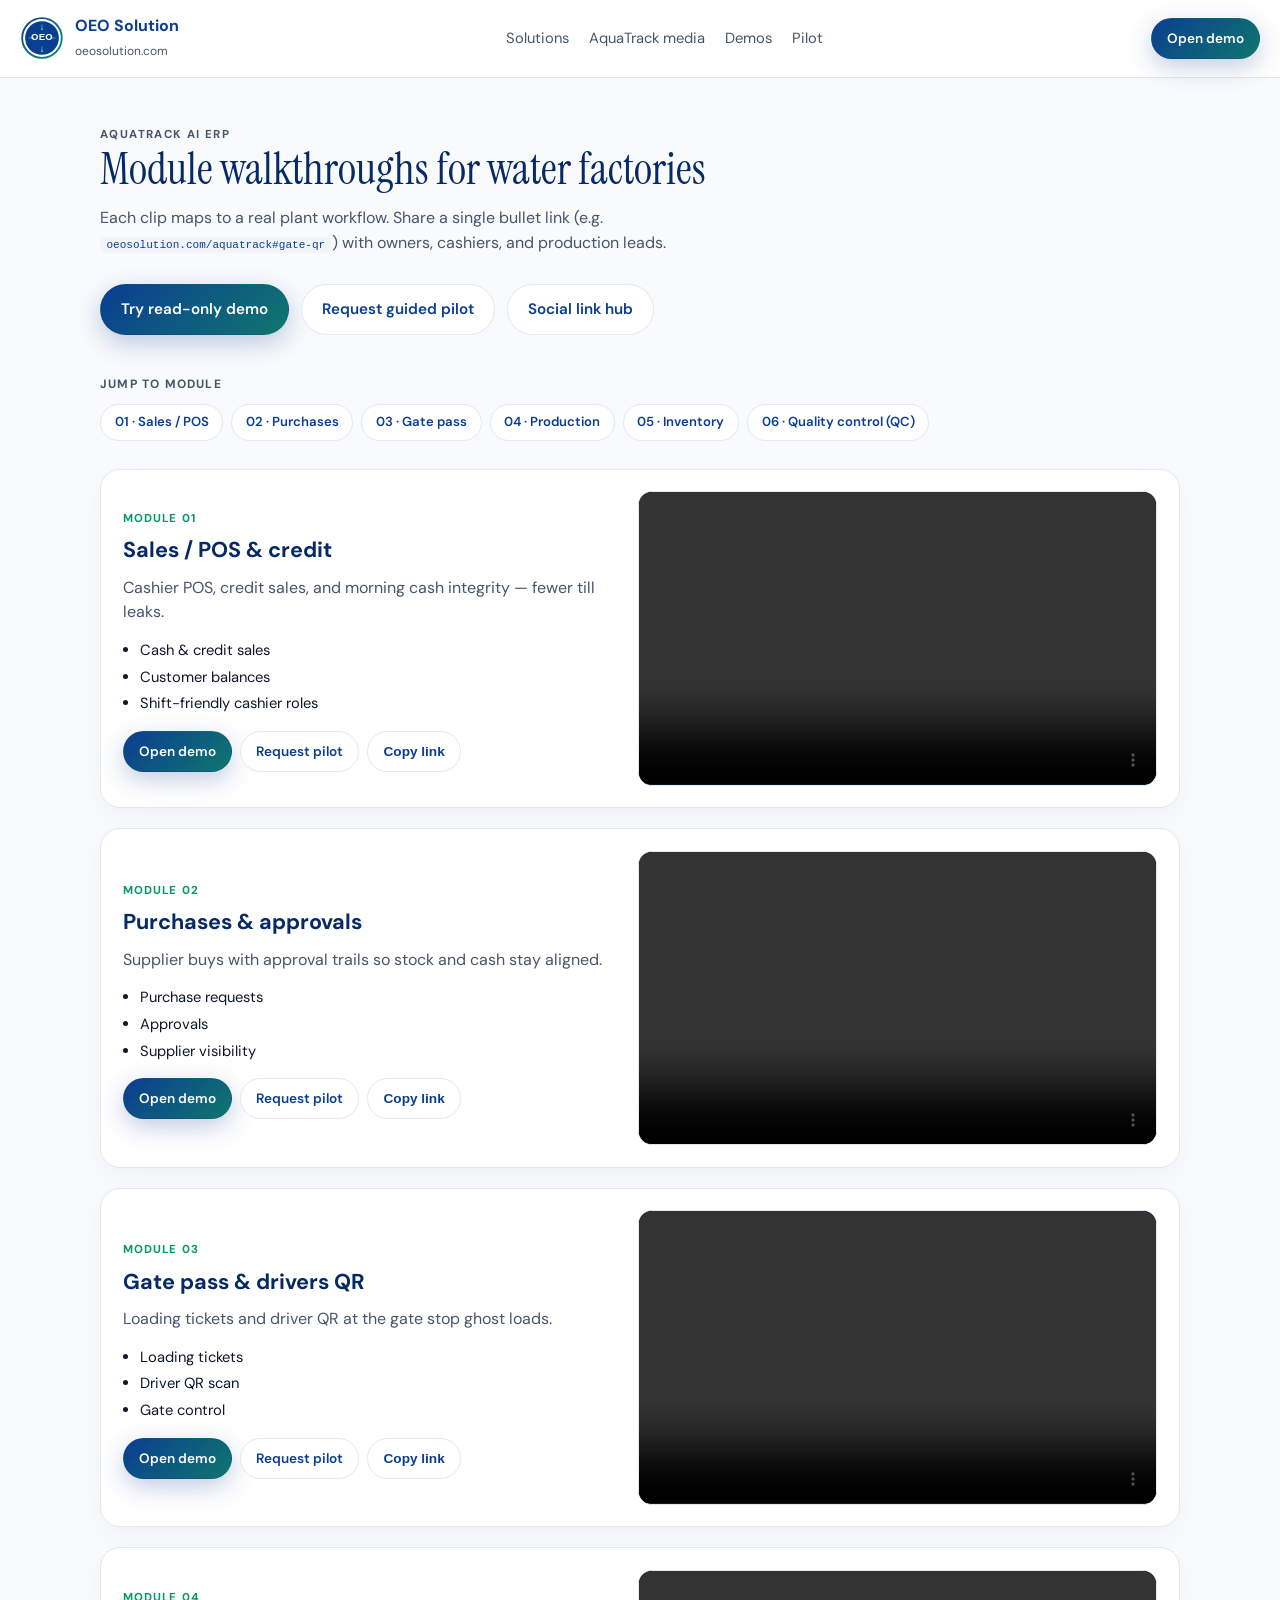
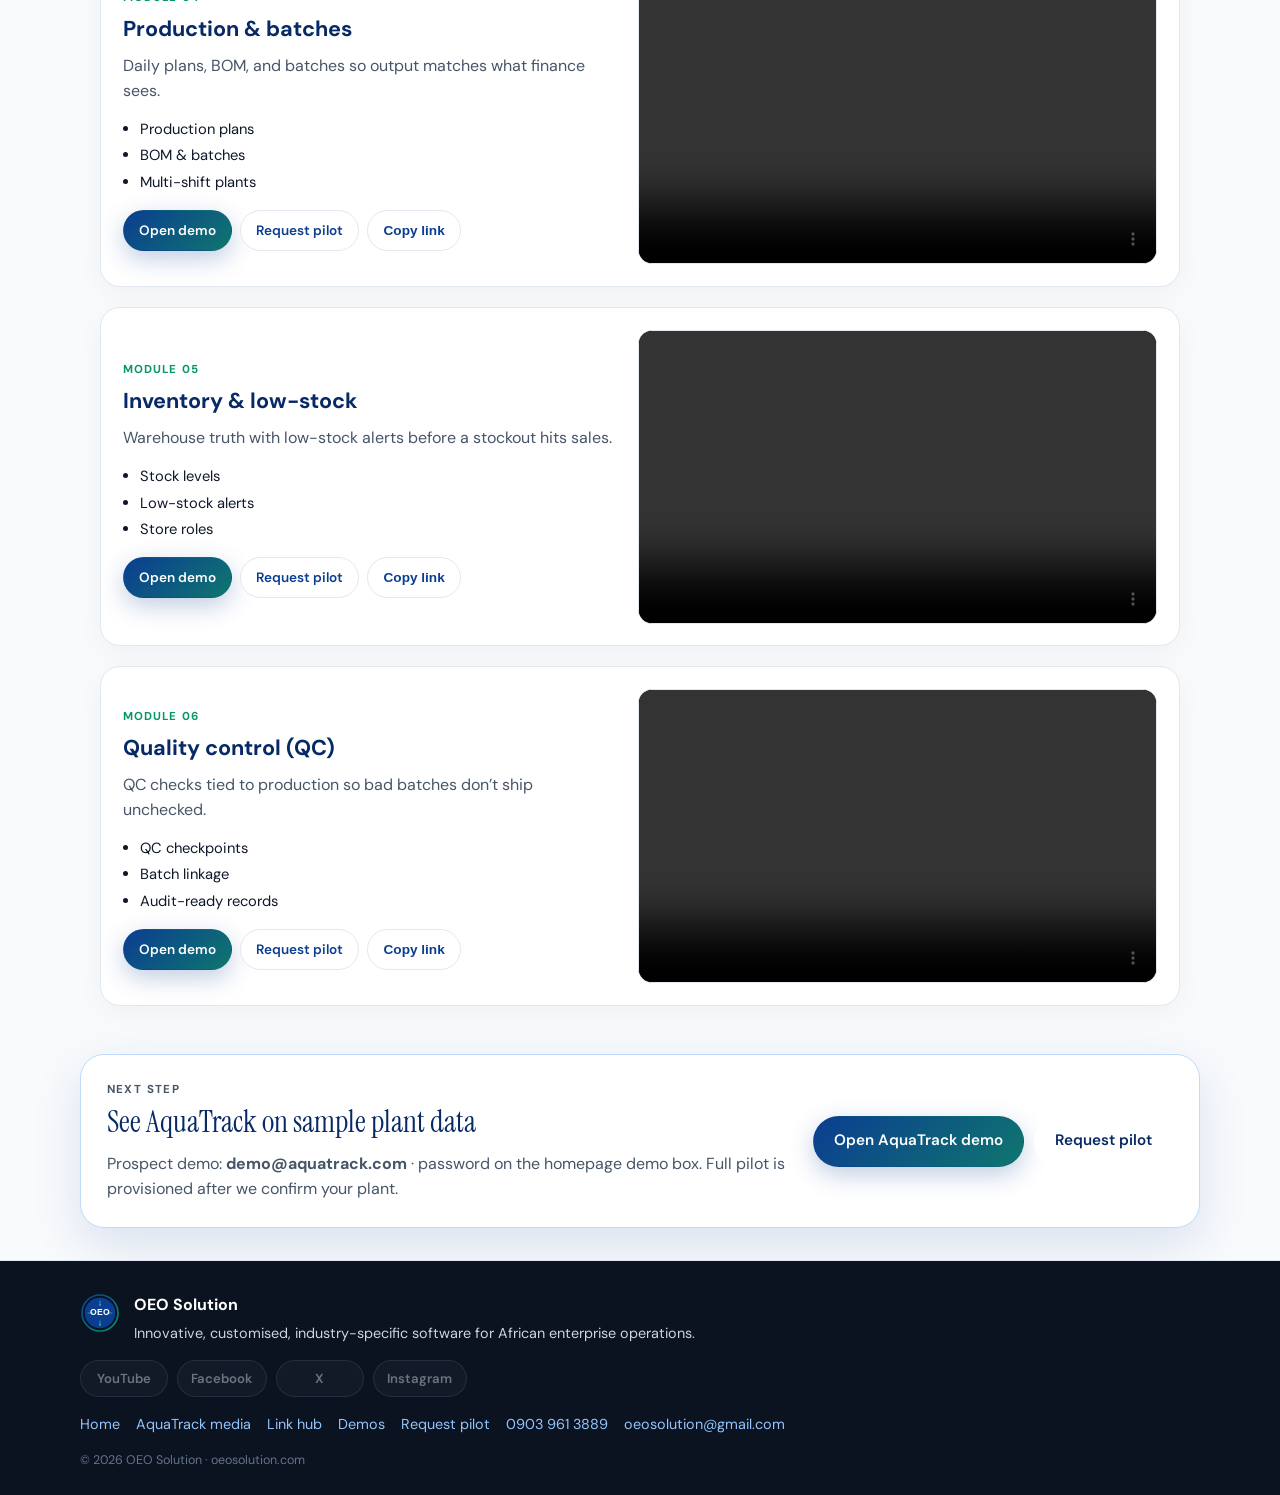
==== commit c8a9a8b4: "Add AquaTrack module walkthrough videos with Nigerian VO Self-hosted 16:9 MP4s for all six modules (" ====
--- a/aquatrack/index.html
+++ b/aquatrack/index.html
@@ -104,9 +104,11 @@
   <script src="../js/social-config.js"></script>
   <script>
     /**
-     * PASTE YOUTUBE VIDEO IDs HERE (not full URLs).
-     * From https://www.youtube.com/watch?v=XXXXXXXX → use XXXXXXXX
-     * Leave blank until the clip is uploaded — a placeholder shows instead.
+     * Option A — YouTube (preferred for bandwidth once uploaded):
+     *   Paste IDs only: watch?v=XXXXXXXX → XXXXXXXX
+     * Option B — Self-hosted MP4 (works immediately on Render):
+     *   Files live under aquatrack/videos/  (see MEDIA-SETUP.md)
+     * Priority: YouTube ID if set, else local MP4 path if set, else placeholder.
      */
     var YOUTUBE_IDS = {
       sales: '',
@@ -117,6 +119,16 @@
       qc: ''
     };
 
+    /** Relative to this page (aquatrack/). 16:9 web exports with Nigerian VO. */
+    var LOCAL_VIDEOS = {
+      sales: 'videos/01-sales.mp4',
+      purchases: 'videos/02-purchases.mp4',
+      'gate-qr': 'videos/03-gate-qr.mp4',
+      production: 'videos/04-production.mp4',
+      inventory: 'videos/05-inventory.mp4',
+      qc: 'videos/06-qc.mp4'
+    };
+
     var MODULES = [
       {
         id: 'sales',
@@ -182,13 +194,26 @@
 
       root.innerHTML = MODULES.map(function (m) {
         var yt = youtubeEmbed(YOUTUBE_IDS[m.id]);
-        var media = yt
-          ? '<div class="video-frame"><iframe src="' + yt + '" title="' + m.title + '" allow="accelerometer; autoplay; clipboard-write; encrypted-media; gyroscope; picture-in-picture; web-share" allowfullscreen loading="lazy"></iframe></div>'
-          : '<div class="video-placeholder">' +
+        var local = LOCAL_VIDEOS[m.id];
+        var media;
+        if (yt) {
+          media = '<div class="video-frame"><iframe src="' + yt + '" title="' + m.title + '" allow="accelerometer; autoplay; clipboard-write; encrypted-media; gyroscope; picture-in-picture; web-share" allowfullscreen loading="lazy"></iframe></div>';
+        } else if (local) {
+          media =
+            '<div class="video-frame video-frame--native">' +
+              '<video controls playsinline preload="metadata" title="' + m.title + '">' +
+                '<source src="' + local + '" type="video/mp4" />' +
+                'Your browser does not support video.' +
+              '</video>' +
+            '</div>';
+        } else {
+          media =
+            '<div class="video-placeholder">' +
               '<p class="video-placeholder-title">Clip coming soon</p>' +
-              '<p class="video-placeholder-hint">Paste the YouTube ID for <strong>' + m.id + '</strong> in <code>YOUTUBE_IDS</code> on this page.</p>' +
+              '<p class="video-placeholder-hint">Add a self-hosted file under <code>aquatrack/videos/</code> or paste a YouTube ID for <strong>' + m.id + '</strong>.</p>' +
               '<p class="video-placeholder-share">Shareable link: <code>oeosolution.com/aquatrack#' + m.id + '</code></p>' +
             '</div>';
+        }
 
         var list = m.bullets.map(function (b) { return '<li>' + b + '</li>'; }).join('');
 
--- a/styles.css
+++ b/styles.css
@@ -593,12 +593,20 @@
   background: #0f172a;
   border: 1px solid var(--line);
 }
-.video-frame iframe {
+.video-frame iframe,
+.video-frame video {
   position: absolute;
   inset: 0;
   width: 100%;
   height: 100%;
   border: 0;
+}
+.video-frame video {
+  object-fit: contain;
+  background: #0f172a;
+}
+.video-frame--native {
+  /* keep 16:9 box for native MP4 players */
 }
 .video-placeholder {
   border-radius: 14px;
